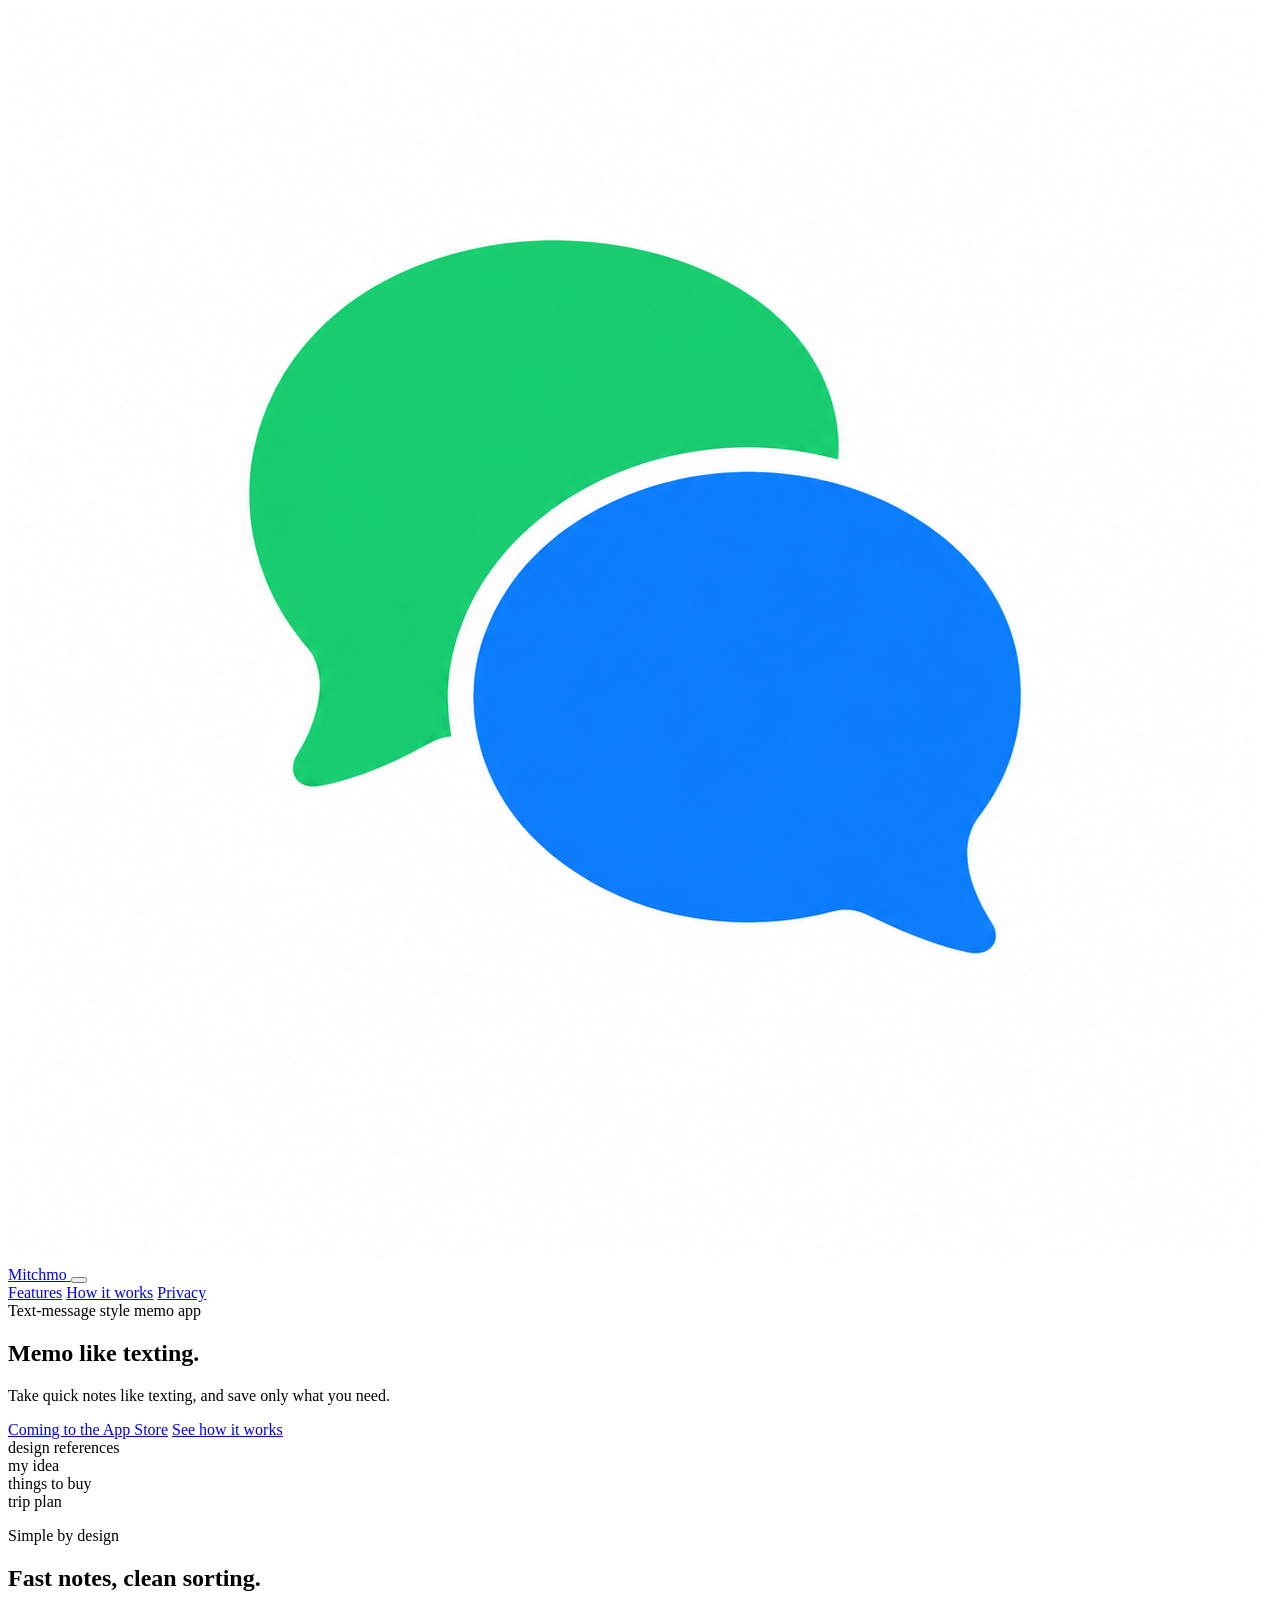
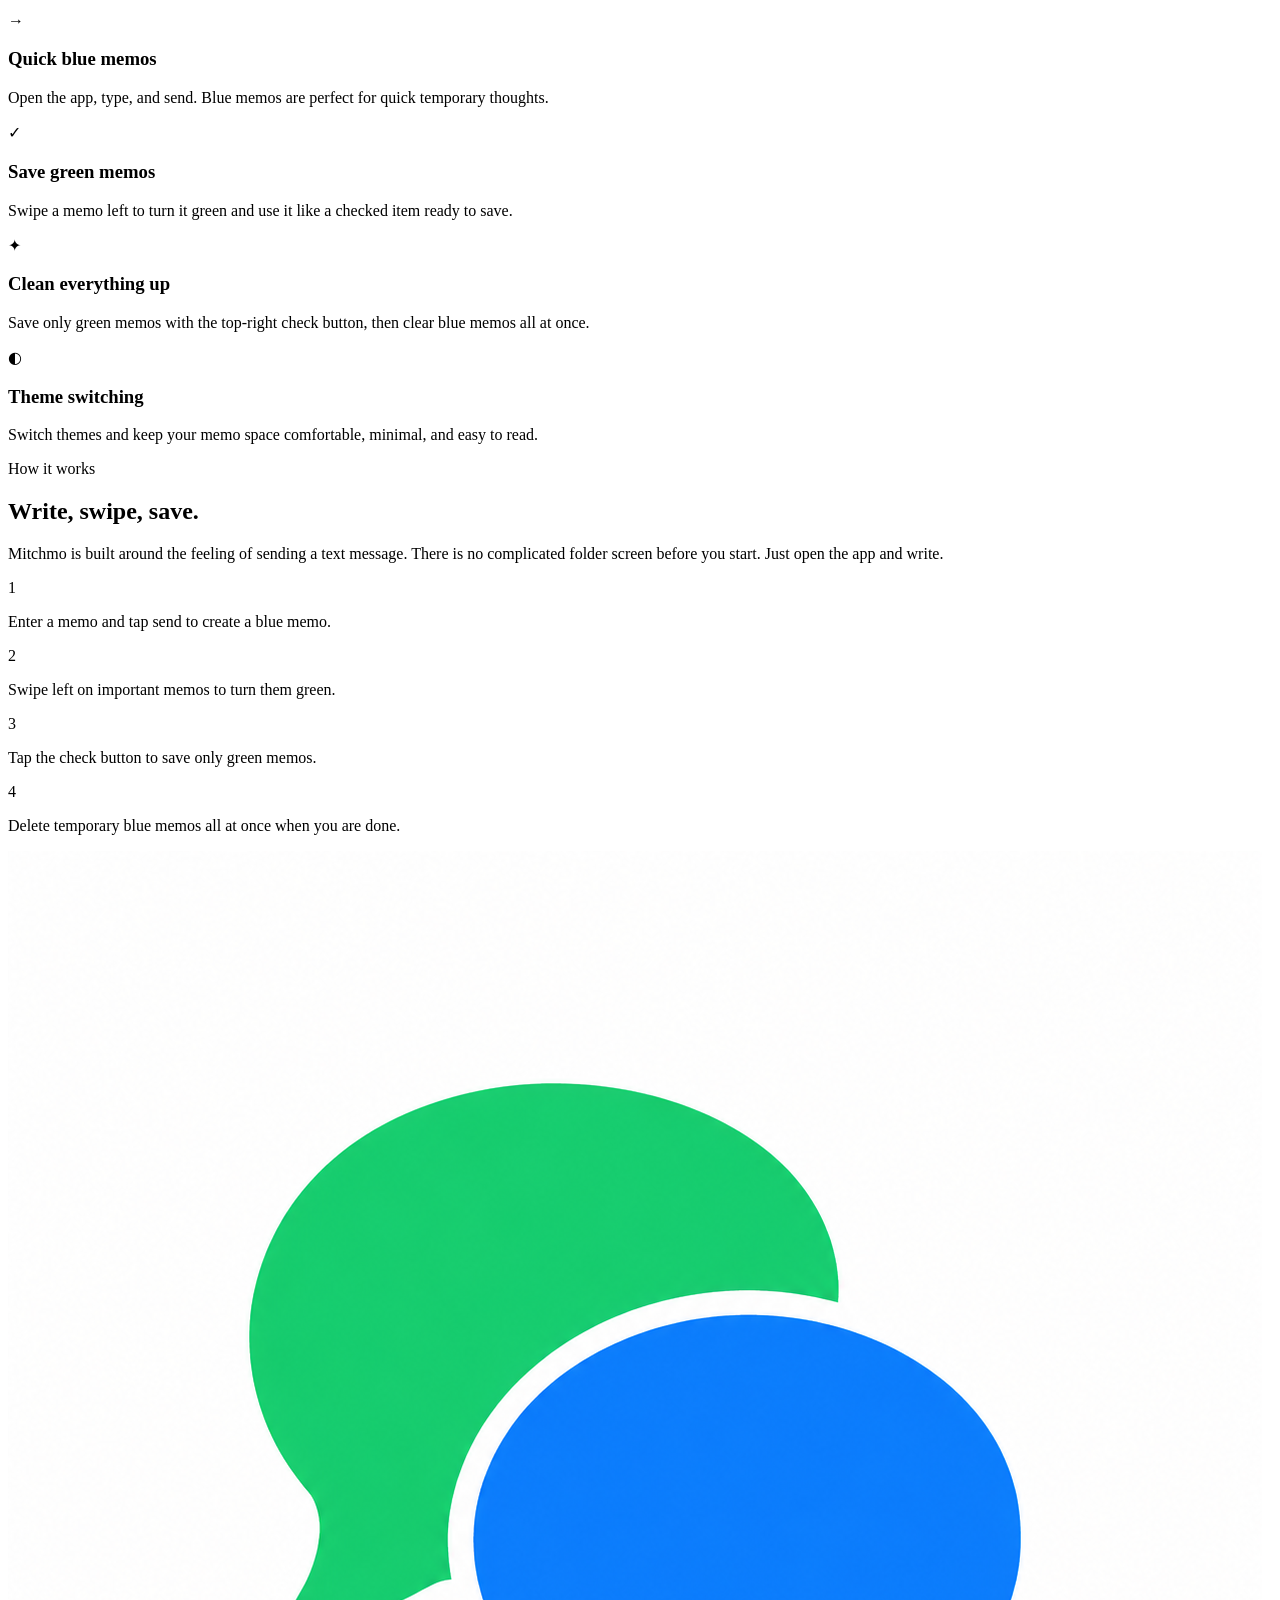
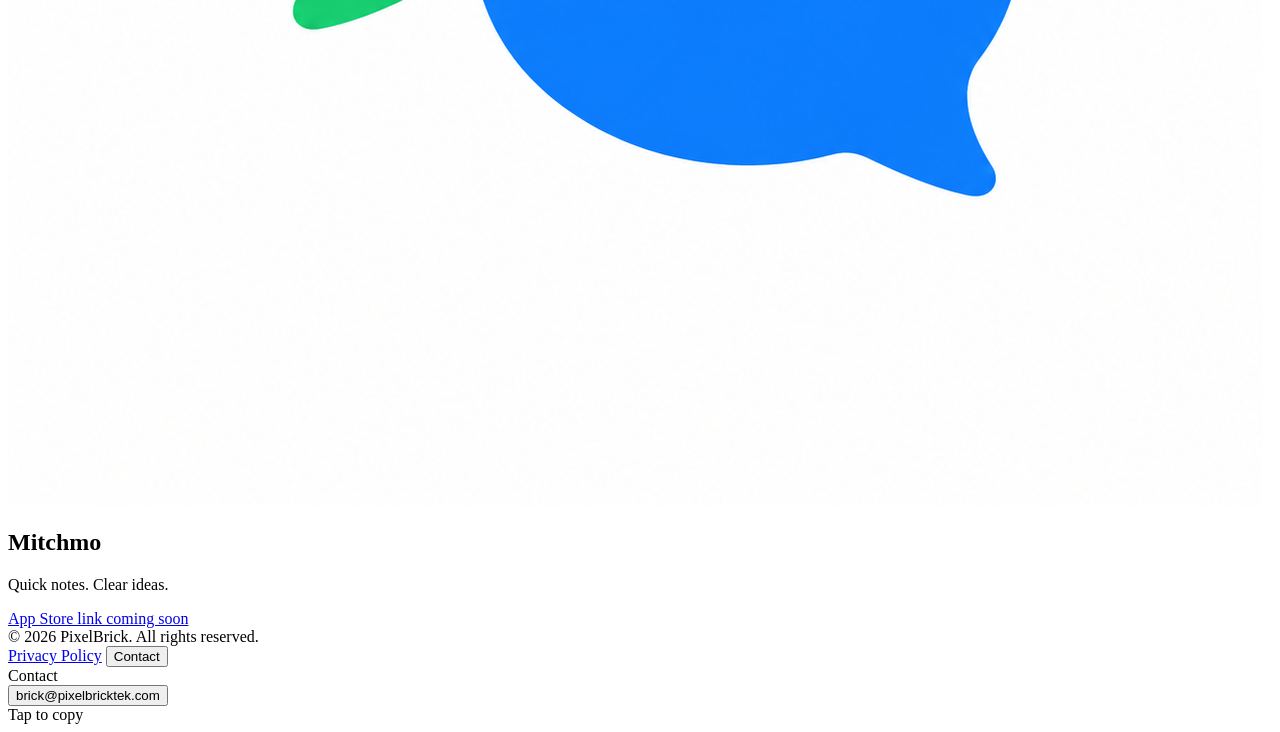
==== index.html @ 75b0a6c8 "Add files via upload" ====
<!doctype html>
<html lang="en">
<head>
  <meta charset="utf-8">
  <meta name="viewport" content="width=device-width, initial-scale=1">
  <title>Mitchmo - Memo like texting</title>
  <meta name="description" content="Mitchmo is a clean memo app that lets you take quick notes like sending text messages and save only what you need.">
  <meta name="theme-color" content="#0A84FF">
  <meta property="og:title" content="Mitchmo - Memo like texting">
  <meta property="og:description" content="Take quick notes like texting, and save only what you need.">
  <meta property="og:type" content="website">
  <link rel="icon" href="icon.png" type="image/png">
  <link rel="stylesheet" href="assets/styles.css">
</head>
<body>
  <header class="site-header">
    <a class="brand" href="index.html" aria-label="Mitchmo home">
      <img class="app-icon" src="icon.png" alt="" aria-hidden="true">
      <span>Mitchmo</span>
    </a>
    <button class="menu-toggle" type="button" data-menu-toggle aria-label="Open menu" aria-expanded="false"><span></span><span></span><span></span></button>
    <nav data-site-nav>
      <a href="#features">Features</a>
      <a href="#how">How it works</a>
      <a href="privacy.html">Privacy</a>
    </nav>
  </header>

  <main>
    <section class="hero">
      <div class="hero-copy">
        <div class="eyebrow">Text-message style memo app</div>
        <h1><span>Memo</span> like texting.</h1>
        <p>Take quick notes like texting, and save only what you need.</p>
        <div class="hero-actions">
          <a class="primary-button" href="#download">Coming to the App Store</a>
          <a class="secondary-button" href="#how">See how it works</a>
        </div>
      </div>

      <div class="hero-visual" aria-label="Mitchmo message style memo preview">
        <div class="bubble bubble-green large">design references</div>
        <div class="bubble bubble-blue mid">my idea</div>
        <div class="bubble bubble-green small">things to buy</div>
        <div class="bubble bubble-blue large">trip plan</div>
      </div>
    </section>

    <section id="features" class="section">
      <div class="section-heading">
        <p>Simple by design</p>
        <h2>Fast notes, clean sorting.</h2>
      </div>
      <div class="feature-grid">
        <article class="card blue-card">
          <div class="card-icon">→</div>
          <h3>Quick blue memos</h3>
          <p>Open the app, type, and send. Blue memos are perfect for quick temporary thoughts.</p>
        </article>
        <article class="card green-card">
          <div class="card-icon">✓</div>
          <h3>Save green memos</h3>
          <p>Swipe a memo left to turn it green and use it like a checked item ready to save.</p>
        </article>
        <article class="card white-card">
          <div class="card-icon">✦</div>
          <h3>Clean everything up</h3>
          <p>Save only green memos with the top-right check button, then clear blue memos all at once.</p>
        </article>
        <article class="card dark-card">
          <div class="card-icon">◐</div>
          <h3>Theme switching</h3>
          <p>Switch themes and keep your memo space comfortable, minimal, and easy to read.</p>
        </article>
      </div>
    </section>

    <section id="how" class="section split-section">
      <div>
        <p class="section-label">How it works</p>
        <h2>Write, swipe, save.</h2>
        <p class="section-text">Mitchmo is built around the feeling of sending a text message. There is no complicated folder screen before you start. Just open the app and write.</p>
      </div>
      <div class="steps">
        <div class="step"><span>1</span><p>Enter a memo and tap send to create a blue memo.</p></div>
        <div class="step"><span>2</span><p>Swipe left on important memos to turn them green.</p></div>
        <div class="step"><span>3</span><p>Tap the check button to save only green memos.</p></div>
        <div class="step"><span>4</span><p>Delete temporary blue memos all at once when you are done.</p></div>
      </div>
    </section>

    <section id="download" class="download">
      <div class="download-card">
        <img class="logo-large app-icon-large" src="icon.png" alt="Mitchmo app icon">
        <h2>Mitchmo</h2>
        <p>Quick notes. Clear ideas.</p>
        <a class="primary-button" href="#">App Store link coming soon</a>
      </div>
    </section>
  </main>

  <footer class="site-footer">
    <span>© 2026 PixelBrick. All rights reserved.</span>
    <div>
      <a href="privacy.html">Privacy Policy</a>
      <button class="contact-link" type="button" data-contact-button>Contact</button>
    </div>
  </footer>

  <div class="contact-popup" data-contact-popup aria-live="polite">
    <div class="contact-popup-title">Contact</div>
    <button class="contact-email" type="button" data-copy-email>brick@pixelbricktek.com</button>
    <div class="contact-hint" data-contact-hint>Tap to copy</div>
  </div>

  <script>
    const menuToggle = document.querySelector('[data-menu-toggle]');
    const siteNav = document.querySelector('[data-site-nav]');
    const contactButton = document.querySelector('[data-contact-button]');
    const contactPopup = document.querySelector('[data-contact-popup]');
    const copyEmailButton = document.querySelector('[data-copy-email]');
    const contactHint = document.querySelector('[data-contact-hint]');
    const contactEmail = 'brick@pixelbricktek.com';

    menuToggle?.addEventListener('click', () => {
      const isOpen = siteNav?.classList.toggle('is-open');
      menuToggle.setAttribute('aria-expanded', isOpen ? 'true' : 'false');
    });

    siteNav?.querySelectorAll('a').forEach((link) => {
      link.addEventListener('click', () => {
        siteNav.classList.remove('is-open');
        menuToggle?.setAttribute('aria-expanded', 'false');
      });
    });

    contactButton?.addEventListener('click', () => {
      contactPopup?.classList.toggle('is-visible');
      contactHint.textContent = 'Tap to copy';
    });

    copyEmailButton?.addEventListener('click', async () => {
      try {
        await navigator.clipboard.writeText(contactEmail);
        contactHint.textContent = 'Copied';
      } catch {
        contactHint.textContent = 'Select and copy';
      }
    });
  </script>
</body>
</html>
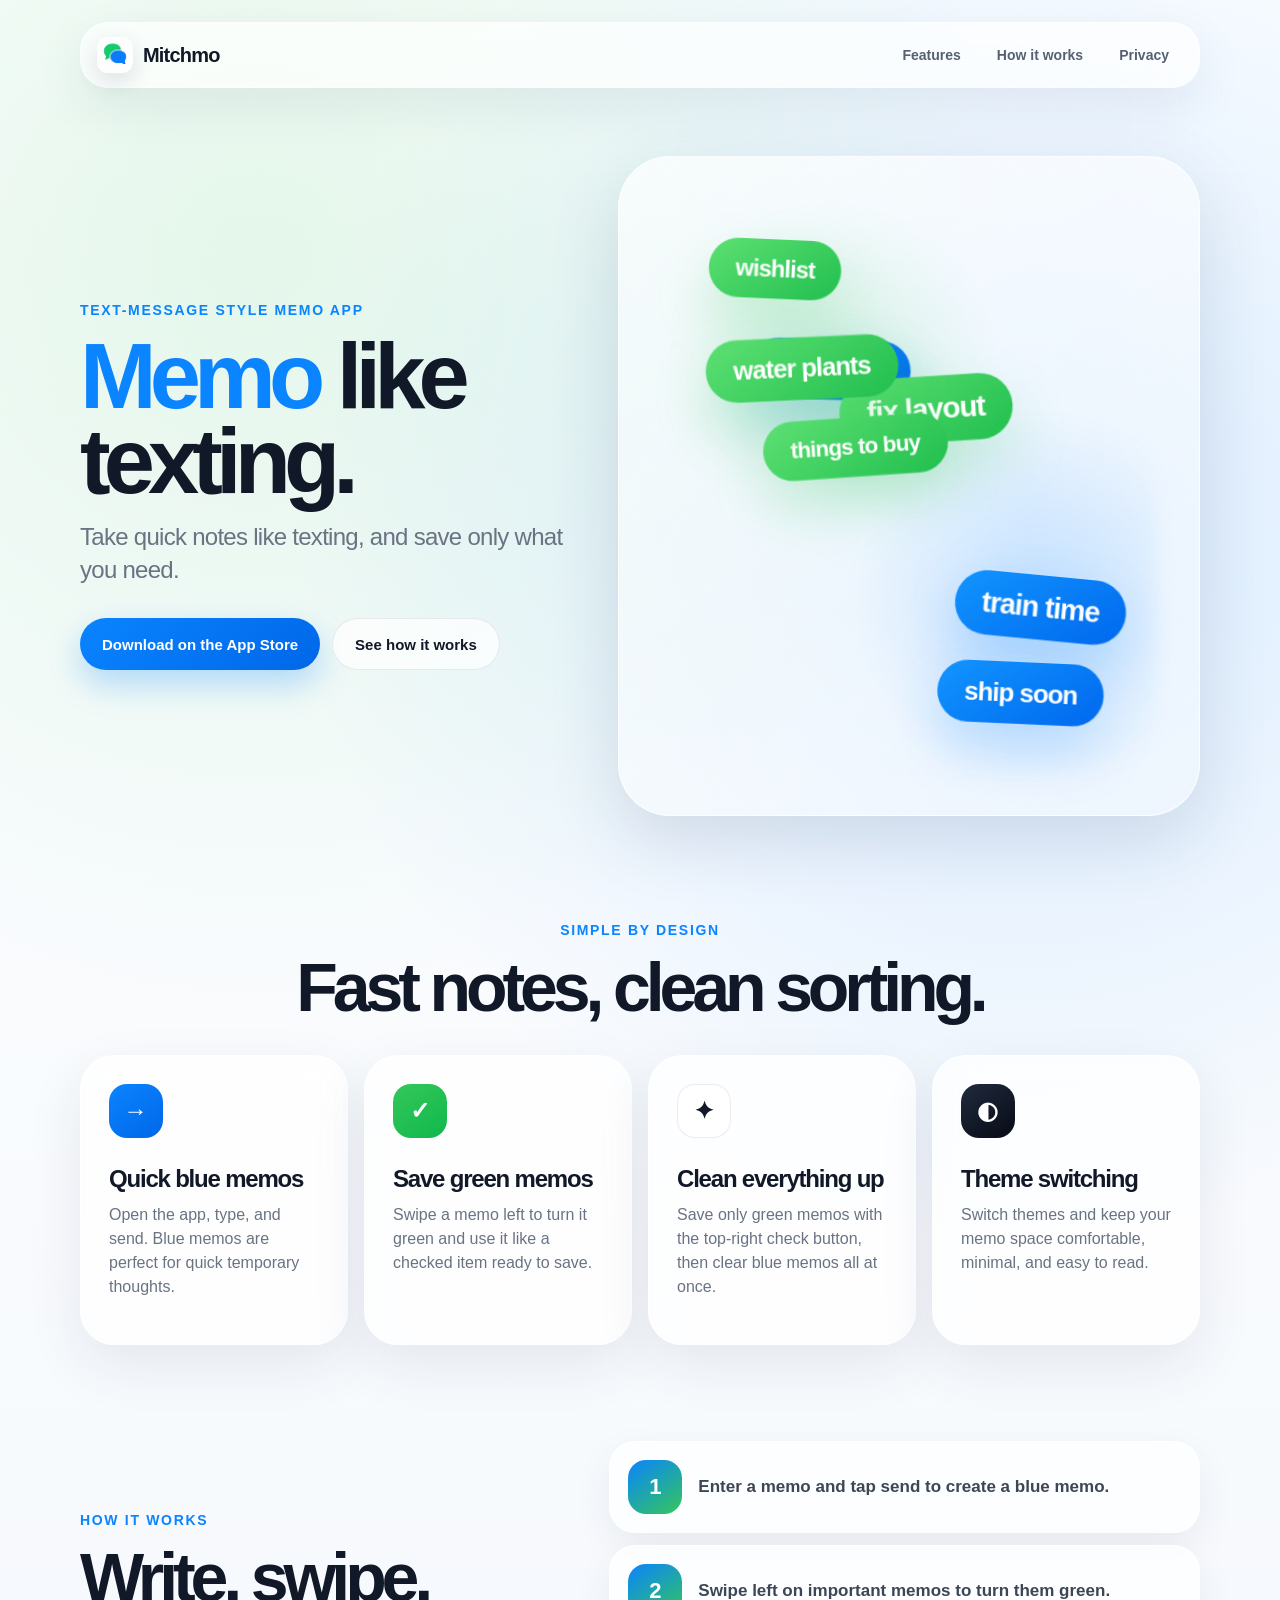
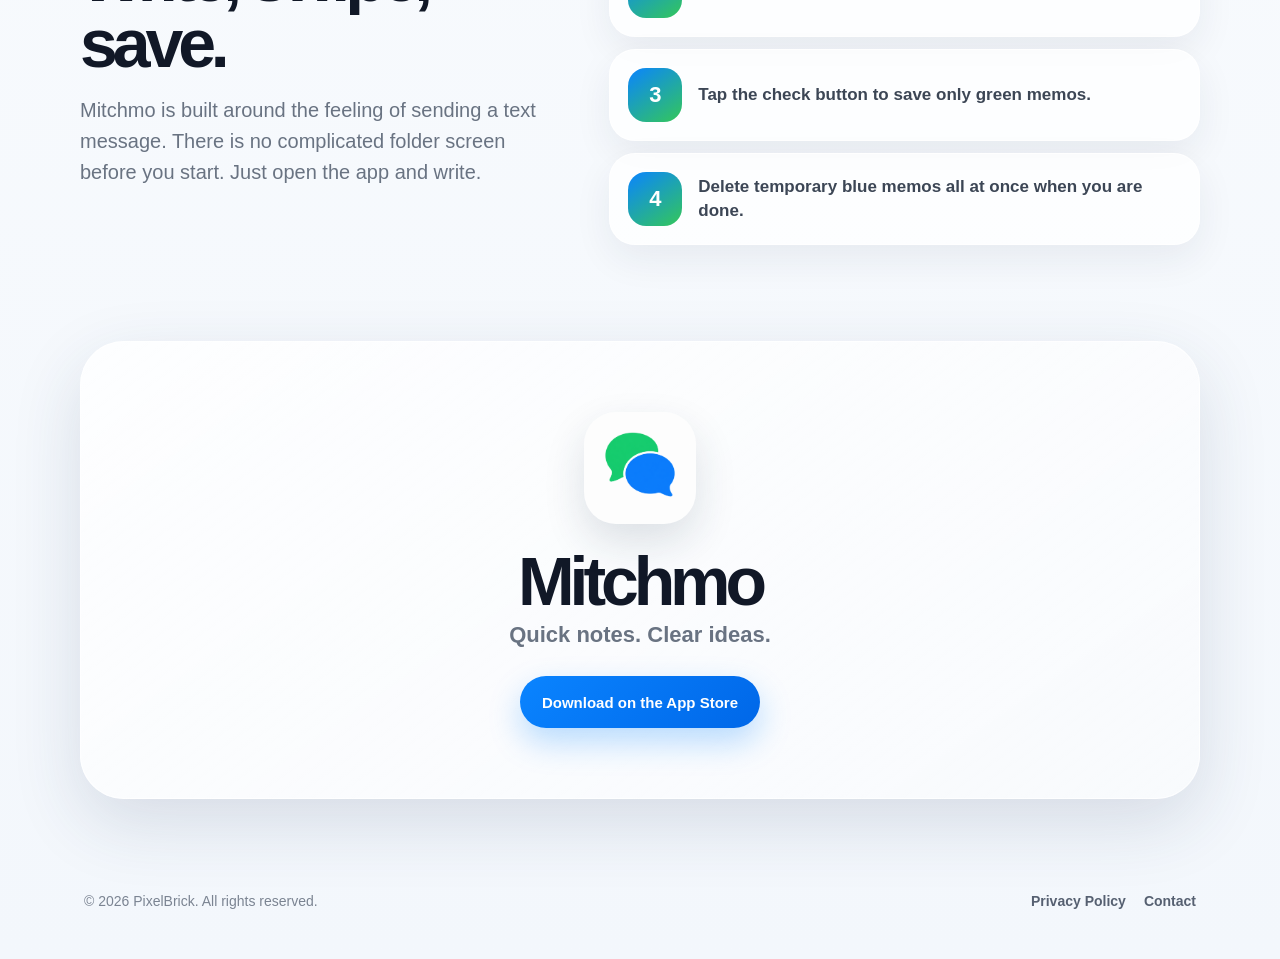
==== commit 5c248333: "Add files via upload" ====
--- a/index.html
+++ b/index.html
@@ -9,8 +9,9 @@
   <meta property="og:title" content="Mitchmo - Memo like texting">
   <meta property="og:description" content="Take quick notes like texting, and save only what you need.">
   <meta property="og:type" content="website">
-  <link rel="icon" href="icon.png" type="image/png">
-  <link rel="stylesheet" href="assets/styles.css">
+  <link rel="icon" href="favicon.svg" type="image/svg+xml">
+  <link rel="apple-touch-icon" href="icon.png">
+  <link rel="stylesheet" href="styles.css">
 </head>
 <body>
   <header class="site-header">
@@ -33,16 +34,19 @@
         <h1><span>Memo</span> like texting.</h1>
         <p>Take quick notes like texting, and save only what you need.</p>
         <div class="hero-actions">
-          <a class="primary-button" href="#download">Coming to the App Store</a>
+          <a class="primary-button" href="https://apps.apple.com/app/id6768875399">Download on the App Store</a>
           <a class="secondary-button" href="#how">See how it works</a>
         </div>
       </div>
 
       <div class="hero-visual" aria-label="Mitchmo message style memo preview">
-        <div class="bubble bubble-green large">design references</div>
-        <div class="bubble bubble-blue mid">my idea</div>
-        <div class="bubble bubble-green small">things to buy</div>
-        <div class="bubble bubble-blue large">trip plan</div>
+        <div class="bubble bubble-green bubble-drift-right hero-bubble-1">design ideas</div>
+        <div class="bubble bubble-blue bubble-drift-left hero-bubble-2">quick thought</div>
+        <div class="bubble bubble-green bubble-drift-right hero-bubble-3">things to buy</div>
+        <div class="bubble bubble-blue bubble-drift-left hero-bubble-4">trip plan</div>
+        <div class="bubble bubble-green bubble-drift-right hero-bubble-5">remember this</div>
+        <div class="bubble bubble-blue bubble-drift-left hero-bubble-6">later tonight</div>
+        <div class="bubble bubble-blue bubble-drift-left hero-bubble-7">save this</div>
       </div>
     </section>
 
@@ -94,7 +98,7 @@
         <img class="logo-large app-icon-large" src="icon.png" alt="Mitchmo app icon">
         <h2>Mitchmo</h2>
         <p>Quick notes. Clear ideas.</p>
-        <a class="primary-button" href="#">App Store link coming soon</a>
+        <a class="primary-button" href="https://apps.apple.com/app/id6768875399">Download on the App Store</a>
       </div>
     </section>
   </main>
@@ -121,6 +125,64 @@
     const copyEmailButton = document.querySelector('[data-copy-email]');
     const contactHint = document.querySelector('[data-contact-hint]');
     const contactEmail = 'brick@pixelbricktek.com';
+    const floatingBubbles = document.querySelectorAll('.hero-visual .bubble');
+    const bubbleTexts = ["design ideas", "quick thought", "things to buy", "trip plan", "remember this", "later tonight", "save this", "new app idea", "fix the icon", "call tomorrow", "coffee beans", "book title", "blog draft", "release note", "movie list", "gift ideas", "check price", "weekend plan", "tiny reminder", "write this", "random spark", "nice phrase", "buy bananas", "upload screenshots", "test build", "sleep earlier", "walk outside", "send email", "backup photos", "clean desk", "order cable", "try recipe", "packing list", "meeting note", "bug found", "review later", "launch copy", "name idea", "today memo", "small win", "idea stack", "next update", "read manual", "make logo", "check weather", "take vitamins", "water plants", "edit text", "save link", "new habit", "draft title", "pay bill", "post later", "app keyword", "fix button", "nice color", "daily note", "buy milk", "send invoice", "learn phrase", "tiny task", "morning plan", "evening note", "week goal", "wishlist", "shopping list", "travel memo", "photo idea", "sound idea", "quote saved", "watch later", "idea seed", "quick list", "try this", "important", "someday", "maybe later", "today only", "clear inbox", "review app", "write blog", "push update", "fix layout", "test again", "make better", "small detail", "note to self", "focus time", "check server", "backup now", "new feature", "remove clutter", "keep simple", "save green", "blue memo", "green memo", "archive this", "mood note", "song idea", "video idea", "road trip", "hotel note", "flight time", "train time", "receipt memo", "tax note", "domain idea", "site copy", "hero text", "button label", "privacy check", "app link", "store text", "caption idea", "short line", "long memo", "quick draft", "random list", "buy coffee", "fix typo", "UI polish", "UX idea", "soft motion", "cute detail", "smooth delete", "copy button", "edit button", "toast text", "menu label", "localize", "English copy", "German copy", "Spanish copy", "Japanese copy", "Chinese copy", "Korean copy", "blog topic", "search word", "keyword list", "ad phrase", "launch plan", "promo code", "price test", "review reply", "support mail", "contact note", "test device", "iPad check", "dark mode", "light mode", "icon test", "screenshot", "mockup", "font check", "spacing fix", "corner radius", "shadow soft", "gradient", "bubble motion", "haptic idea", "delete later", "save later", "read later", "think later", "maybe buy", "maybe build", "maybe write", "try again", "ship today", "ship soon", "keep going", "small app", "big idea", "first draft", "second draft", "final check", "copy paste", "notes only", "memo flow", "chat style", "simple note", "fast note", "clean note", "tiny memo", "sort later", "important list", "done list", "finish this", "open app", "write fast", "send memo", "mark green", "clear blue", "save ideas", "daily log", "food list", "fruit list", "oil list", "snack idea", "coffee shop", "walk route", "bus time", "map note", "address memo", "photo spot", "travel photo", "radio freq", "garden note", "tree care", "cat food", "home task", "laundry", "trash day", "battery check", "wifi note", "VPN note", "FTP note", "NAS note", "server memo", "cache note", "thumbnail", "gallery", "privacy", "policy", "support", "version note", "build number", "release day", "store review", "promo page", "site update", "favicon", "style file", "index page", "hero bubble", "top right", "random text", "random size", "free motion", "clean round", "no tail", "smooth swap", "blue to green", "green to blue", "balanced", "natural", "cute bubble", "memo mood", "app store", "download link", "one thing", "two things", "three ideas", "quick save", "thought cloud", "mental note", "rough idea", "nice wording", "clear wording", "make concise", "less text", "more feeling", "warm tone", "soft tone", "playful tone", "premium look", "fresh feel", "simple life", "work note", "personal note", "shopping memo", "coding memo", "design memo", "marketing memo", "app memo", "travel plan", "daily plan", "tonight task", "tomorrow task", "next week", "later list", "finish blog", "check copy", "fix page", "zip files", "send build", "open Xcode", "run test", "upload app", "check crash", "read review", "answer mail", "write title", "make icon", "save draft", "buy juice", "buy pie", "olive oil", "apple juice", "banana pie"];
+
+    const randomText = () => bubbleTexts[Math.floor(Math.random() * bubbleTexts.length)];
+    const randomRange = (min, max) => min + Math.random() * (max - min);
+
+    const setBubbleStartPosition = (bubble) => {
+      const visual = bubble.closest('.hero-visual');
+      const visualWidth = visual?.clientWidth || 560;
+      const visualHeight = visual?.clientHeight || 660;
+      const maxLeft = Math.max(40, visualWidth - 270);
+      const maxTop = Math.max(40, visualHeight - 110);
+
+      bubble.style.left = `${Math.round(randomRange(24, maxLeft))}px`;
+      bubble.style.top = `${Math.round(randomRange(34, maxTop))}px`;
+      bubble.style.right = 'auto';
+      bubble.style.bottom = 'auto';
+    };
+
+    const moveBubbleNaturally = (bubble) => {
+      const goesRight = bubble.classList.contains('bubble-drift-right');
+      const phase = bubble.dataset.phase === '1' ? 0 : 1;
+      bubble.dataset.phase = String(phase);
+
+      const x = phase
+        ? Math.round(randomRange(32, 128)) * (goesRight ? 1 : -1)
+        : Math.round(randomRange(-28, 28));
+      const y = Math.round(randomRange(-64, 64));
+      const rotate = randomRange(-5.5, 5.5).toFixed(2);
+      const scale = randomRange(0.98, 1.055).toFixed(3);
+      const duration = randomRange(5.8, 10.8).toFixed(2);
+
+      bubble.style.transitionDuration = `${duration}s, ${duration}s, ${duration}s, 0.42s, 0.42s`;
+      bubble.style.transform = `translate3d(${x}px, ${y}px, 0) rotate(${rotate}deg) scale(${scale})`;
+      bubble.classList.toggle('is-blue', goesRight ? !!phase : !phase);
+      bubble.classList.toggle('is-green', goesRight ? !phase : !!phase);
+    };
+
+    const updateBubbleText = (bubble) => {
+      bubble.classList.add('is-changing');
+
+      window.setTimeout(() => {
+        const text = randomText();
+        const fontSize = Math.round(randomRange(17, 30));
+        bubble.textContent = text;
+        bubble.style.fontSize = `${fontSize}px`;
+        bubble.classList.remove('is-changing');
+      }, 260);
+    };
+
+    floatingBubbles.forEach((bubble, index) => {
+      setBubbleStartPosition(bubble);
+      updateBubbleText(bubble);
+
+      window.setTimeout(() => moveBubbleNaturally(bubble), 120 + index * 160);
+      window.setInterval(() => moveBubbleNaturally(bubble), randomRange(6200, 10800));
+      window.setInterval(() => updateBubbleText(bubble), randomRange(3600, 7200));
+    });
 
     menuToggle?.addEventListener('click', () => {
       const isOpen = siteNav?.classList.toggle('is-open');
--- a/styles.css
+++ b/styles.css
@@ -0,0 +1,923 @@
+:root {
+  --blue: #0A84FF;
+  --blue-deep: #0067E8;
+  --green: #34C759;
+  --green-deep: #10B84D;
+  --ink: #111827;
+  --muted: #7B8492;
+  --line: rgba(17, 24, 39, 0.08);
+  --bg: #F5F8FC;
+  --card: rgba(255, 255, 255, 0.78);
+  --shadow: 0 24px 70px rgba(34, 56, 93, 0.14);
+}
+
+* {
+  box-sizing: border-box;
+}
+
+html {
+  scroll-behavior: smooth;
+}
+
+body {
+  margin: 0;
+  font-family: -apple-system, BlinkMacSystemFont, "SF Pro Display", "Segoe UI", sans-serif;
+  color: var(--ink);
+  background:
+    radial-gradient(circle at 20% 10%, rgba(52, 199, 89, 0.12), transparent 30%),
+    radial-gradient(circle at 80% 20%, rgba(10, 132, 255, 0.14), transparent 32%),
+    linear-gradient(180deg, #FDFEFF 0%, #F3F7FC 100%);
+  min-height: 100vh;
+}
+
+body::before {
+  content: "";
+  position: fixed;
+  inset: 0;
+  pointer-events: none;
+  background-image: linear-gradient(rgba(255,255,255,0.42) 1px, transparent 1px), linear-gradient(90deg, rgba(255,255,255,0.42) 1px, transparent 1px);
+  background-size: 42px 42px;
+  mask-image: linear-gradient(to bottom, rgba(0,0,0,0.35), transparent 70%);
+}
+
+.site-header {
+  width: min(1120px, calc(100% - 40px));
+  margin: 22px auto 0;
+  padding: 14px 16px;
+  display: flex;
+  align-items: center;
+  justify-content: space-between;
+  gap: 20px;
+  position: sticky;
+  top: 16px;
+  z-index: 10;
+  border: 1px solid rgba(255, 255, 255, 0.62);
+  border-radius: 28px;
+  background: rgba(255, 255, 255, 0.68);
+  backdrop-filter: blur(22px);
+  box-shadow: 0 18px 50px rgba(31, 48, 76, 0.08);
+}
+
+.brand {
+  display: inline-flex;
+  align-items: center;
+  gap: 10px;
+  color: var(--ink);
+  font-size: 20px;
+  font-weight: 800;
+  text-decoration: none;
+  letter-spacing: -0.04em;
+}
+
+.brand-icon {
+  width: 36px;
+  height: 36px;
+  position: relative;
+  display: inline-block;
+  border-radius: 11px;
+  background: #fff;
+  box-shadow: inset 0 0 0 1px rgba(255,255,255,0.6), 0 8px 22px rgba(36, 53, 83, 0.14);
+}
+
+.brand-icon span,
+.brand-icon i,
+.logo-large span,
+.logo-large i {
+  position: absolute;
+  display: block;
+  border-radius: 50%;
+}
+
+.brand-icon span {
+  left: 8px;
+  top: 9px;
+  width: 18px;
+  height: 18px;
+  background: linear-gradient(145deg, #17DB70, #0DBB4D);
+}
+
+.brand-icon span::after,
+.logo-large span::after {
+  content: "";
+  position: absolute;
+  left: 1px;
+  bottom: -4px;
+  width: 10px;
+  height: 8px;
+  background: inherit;
+  border-radius: 0 0 0 8px;
+  transform: rotate(-22deg);
+}
+
+.brand-icon i {
+  right: 7px;
+  bottom: 8px;
+  width: 18px;
+  height: 15px;
+  background: linear-gradient(145deg, #0A8CFF, #0068EF);
+}
+
+.brand-icon i::after,
+.logo-large i::after {
+  content: "";
+  position: absolute;
+  right: -2px;
+  bottom: -4px;
+  width: 8px;
+  height: 7px;
+  background: inherit;
+  border-radius: 0 0 8px 0;
+  transform: rotate(28deg);
+}
+
+nav {
+  display: flex;
+  align-items: center;
+  gap: 8px;
+}
+
+nav a {
+  color: #566071;
+  text-decoration: none;
+  padding: 10px 14px;
+  border-radius: 18px;
+  font-size: 14px;
+  font-weight: 700;
+}
+
+nav a:hover {
+  color: var(--ink);
+  background: rgba(17, 24, 39, 0.05);
+}
+
+.menu-toggle {
+  display: none;
+  width: 44px;
+  height: 44px;
+  align-items: center;
+  justify-content: center;
+  flex-direction: column;
+  gap: 5px;
+  border: 0;
+  border-radius: 16px;
+  background: rgba(17, 24, 39, 0.06);
+  cursor: pointer;
+}
+
+.menu-toggle span {
+  width: 18px;
+  height: 2px;
+  border-radius: 999px;
+  background: var(--ink);
+}
+
+main {
+  position: relative;
+  z-index: 1;
+}
+
+.hero {
+  width: min(1120px, calc(100% - 40px));
+  margin: 58px auto 0;
+  min-height: 680px;
+  display: grid;
+  grid-template-columns: 0.92fr 1.08fr;
+  align-items: center;
+  gap: 42px;
+}
+
+.eyebrow,
+.section-label,
+.section-heading p {
+  color: var(--blue);
+  font-size: 14px;
+  font-weight: 900;
+  letter-spacing: 0.12em;
+  text-transform: uppercase;
+}
+
+.hero h1,
+.section h2,
+.download h2,
+.policy-hero h1 {
+  margin: 16px 0 18px;
+  color: var(--ink);
+  font-size: clamp(54px, 8vw, 92px);
+  line-height: 0.92;
+  letter-spacing: -0.075em;
+}
+
+.hero h1 span,
+.section h2 span {
+  color: var(--blue);
+}
+
+.hero p {
+  max-width: 520px;
+  margin: 0;
+  color: #697382;
+  font-size: 24px;
+  line-height: 1.35;
+  letter-spacing: -0.03em;
+}
+
+.hero-actions {
+  display: flex;
+  flex-wrap: wrap;
+  gap: 12px;
+  margin-top: 32px;
+}
+
+.primary-button,
+.secondary-button {
+  display: inline-flex;
+  align-items: center;
+  justify-content: center;
+  min-height: 52px;
+  padding: 0 22px;
+  border-radius: 999px;
+  font-size: 15px;
+  font-weight: 900;
+  text-decoration: none;
+}
+
+.primary-button {
+  color: #fff;
+  background: linear-gradient(135deg, var(--blue), var(--blue-deep));
+  box-shadow: 0 14px 32px rgba(10, 132, 255, 0.28);
+}
+
+.secondary-button {
+  color: var(--ink);
+  background: rgba(255, 255, 255, 0.72);
+  border: 1px solid rgba(17, 24, 39, 0.08);
+}
+
+.hero-visual {
+  position: relative;
+  height: 660px;
+  border-radius: 52px;
+  overflow: hidden;
+  background: linear-gradient(145deg, rgba(255,255,255,0.66), rgba(255,255,255,0.32));
+  border: 1px solid rgba(255,255,255,0.72);
+  box-shadow: var(--shadow);
+}
+
+.hero-visual::before {
+  content: "";
+  position: absolute;
+  inset: 42px;
+  border-radius: 42px;
+  background:
+    radial-gradient(circle at 34% 30%, rgba(52, 199, 89, 0.16), transparent 32%),
+    radial-gradient(circle at 76% 70%, rgba(10, 132, 255, 0.18), transparent 34%);
+  filter: blur(8px);
+}
+
+.bubble {
+  position: absolute;
+  color: #fff;
+  min-width: 190px;
+  padding: 24px 32px;
+  border-radius: 999px;
+  font-size: clamp(22px, 2.8vw, 32px);
+  font-weight: 850;
+  letter-spacing: -0.04em;
+  box-shadow: 0 24px 48px rgba(42, 63, 97, 0.15);
+}
+
+.bubble::after {
+  content: "";
+  position: absolute;
+  bottom: -3px;
+  width: 30px;
+  height: 28px;
+  background: inherit;
+}
+
+.bubble-blue {
+  background: linear-gradient(145deg, #1295FF, #0068EE);
+  right: 42px;
+}
+
+.bubble-blue::after {
+  right: 16px;
+  border-radius: 0 0 22px 0;
+  transform: rotate(30deg);
+}
+
+.bubble-green {
+  background: linear-gradient(145deg, #5EE173, #21BF4F);
+  left: 44px;
+}
+
+.bubble-green::after {
+  left: 15px;
+  border-radius: 0 0 0 22px;
+  transform: rotate(-30deg);
+}
+
+.bubble.large {
+  transform: scale(1.08);
+}
+
+.bubble.mid {
+  top: 132px;
+}
+
+.bubble.small {
+  top: 310px;
+  min-width: 160px;
+}
+
+.hero-visual .bubble-green.large {
+  top: 56px;
+}
+
+.hero-visual .bubble-blue.large {
+  bottom: 94px;
+}
+
+.section {
+  width: min(1120px, calc(100% - 40px));
+  margin: 96px auto 0;
+}
+
+.section-heading {
+  text-align: center;
+  max-width: 720px;
+  margin: 0 auto 34px;
+}
+
+.section h2,
+.download h2,
+.policy-hero h1 {
+  font-size: clamp(40px, 5.8vw, 68px);
+  line-height: 0.98;
+}
+
+.feature-grid {
+  display: grid;
+  grid-template-columns: repeat(4, 1fr);
+  gap: 16px;
+}
+
+.card {
+  min-height: 290px;
+  padding: 28px;
+  border-radius: 34px;
+  background: var(--card);
+  border: 1px solid rgba(255, 255, 255, 0.68);
+  box-shadow: 0 20px 56px rgba(31, 48, 76, 0.09);
+  backdrop-filter: blur(18px);
+}
+
+.card-icon {
+  width: 54px;
+  height: 54px;
+  display: grid;
+  place-items: center;
+  border-radius: 18px;
+  color: #fff;
+  font-size: 24px;
+  font-weight: 900;
+  margin-bottom: 28px;
+}
+
+.blue-card .card-icon { background: linear-gradient(145deg, var(--blue), var(--blue-deep)); }
+.green-card .card-icon { background: linear-gradient(145deg, var(--green), var(--green-deep)); }
+.white-card .card-icon { color: var(--ink); background: #fff; box-shadow: inset 0 0 0 1px var(--line); }
+.dark-card .card-icon { background: linear-gradient(145deg, #202A3E, #070B14); }
+
+.card h3 {
+  margin: 0 0 12px;
+  font-size: 24px;
+  line-height: 1.05;
+  letter-spacing: -0.05em;
+}
+
+.card p {
+  margin: 0;
+  color: #697382;
+  font-size: 16px;
+  line-height: 1.5;
+}
+
+.split-section {
+  display: grid;
+  grid-template-columns: 0.9fr 1.1fr;
+  gap: 46px;
+  align-items: center;
+}
+
+.section-text {
+  color: #697382;
+  font-size: 20px;
+  line-height: 1.55;
+  margin: 0;
+}
+
+.steps {
+  display: grid;
+  gap: 12px;
+}
+
+.step {
+  display: grid;
+  grid-template-columns: 54px 1fr;
+  align-items: center;
+  gap: 16px;
+  padding: 18px;
+  border-radius: 26px;
+  background: rgba(255, 255, 255, 0.72);
+  border: 1px solid rgba(255,255,255,0.72);
+  box-shadow: 0 14px 38px rgba(31, 48, 76, 0.07);
+}
+
+.step span {
+  width: 54px;
+  height: 54px;
+  display: grid;
+  place-items: center;
+  border-radius: 18px;
+  color: #fff;
+  font-size: 22px;
+  font-weight: 900;
+  background: linear-gradient(145deg, var(--blue), var(--green));
+}
+
+.step p {
+  margin: 0;
+  color: #3C4655;
+  font-size: 17px;
+  font-weight: 700;
+  line-height: 1.4;
+}
+
+.download {
+  width: min(1120px, calc(100% - 40px));
+  margin: 96px auto 0;
+}
+
+.download-card {
+  text-align: center;
+  padding: 70px 28px;
+  border-radius: 44px;
+  background: linear-gradient(145deg, rgba(255,255,255,0.78), rgba(255,255,255,0.44));
+  border: 1px solid rgba(255,255,255,0.72);
+  box-shadow: var(--shadow);
+}
+
+.logo-large {
+  position: relative;
+  width: 112px;
+  height: 112px;
+  border-radius: 32px;
+  margin: 0 auto 24px;
+  background: #fff;
+  box-shadow: 0 18px 42px rgba(31, 48, 76, 0.14);
+}
+
+.logo-large span {
+  left: 28px;
+  top: 28px;
+  width: 50px;
+  height: 50px;
+  background: linear-gradient(145deg, #17DB70, #0DBB4D);
+}
+
+.logo-large i {
+  right: 23px;
+  bottom: 26px;
+  width: 52px;
+  height: 42px;
+  background: linear-gradient(145deg, #0A8CFF, #0068EF);
+}
+
+.download-card h2 {
+  margin-bottom: 8px;
+}
+
+.download-card p {
+  margin: 0 0 28px;
+  color: #697382;
+  font-size: 22px;
+  font-weight: 700;
+}
+
+.site-footer {
+  width: min(1120px, calc(100% - 40px));
+  margin: 72px auto 28px;
+  padding: 22px 4px;
+  display: flex;
+  justify-content: space-between;
+  gap: 18px;
+  color: #7B8492;
+  font-size: 14px;
+}
+
+.site-footer div {
+  display: flex;
+  gap: 18px;
+}
+
+.site-footer a {
+  color: #566071;
+  text-decoration: none;
+  font-weight: 700;
+}
+
+.policy-page {
+  width: min(920px, calc(100% - 40px));
+  margin: 64px auto 0;
+}
+
+.policy-hero {
+  text-align: center;
+  margin-bottom: 28px;
+}
+
+.policy-hero p {
+  color: #697382;
+  font-size: 18px;
+  font-weight: 700;
+}
+
+.policy-card {
+  padding: clamp(28px, 5vw, 58px);
+  border-radius: 38px;
+  background: rgba(255,255,255,0.76);
+  border: 1px solid rgba(255,255,255,0.72);
+  box-shadow: var(--shadow);
+  backdrop-filter: blur(20px);
+}
+
+.policy-card h2 {
+  margin: 36px 0 12px;
+  font-size: 25px;
+  letter-spacing: -0.04em;
+}
+
+.policy-card h2:first-child {
+  margin-top: 0;
+}
+
+.policy-card p {
+  margin: 0 0 12px;
+  color: #4C5665;
+  font-size: 17px;
+  line-height: 1.7;
+}
+
+.policy-card a {
+  color: var(--blue);
+  font-weight: 800;
+}
+
+@media (max-width: 900px) {
+  .hero,
+  .split-section {
+    grid-template-columns: 1fr;
+  }
+
+  .hero {
+    min-height: auto;
+  }
+
+  .hero-visual {
+    height: 560px;
+  }
+
+  .feature-grid {
+    grid-template-columns: repeat(2, 1fr);
+  }
+}
+
+@media (max-width: 640px) {
+  .site-header {
+    width: calc(100% - 24px);
+    top: 10px;
+    border-radius: 24px;
+  }
+
+  .menu-toggle {
+    display: flex;
+  }
+
+  nav {
+    position: absolute;
+    top: calc(100% + 10px);
+    right: 0;
+    min-width: 190px;
+    padding: 10px;
+    display: grid;
+    gap: 6px;
+    border-radius: 22px;
+    background: rgba(255, 255, 255, 0.9);
+    border: 1px solid rgba(255,255,255,0.78);
+    box-shadow: 0 20px 52px rgba(31, 48, 76, 0.16);
+    backdrop-filter: blur(22px);
+    opacity: 0;
+    pointer-events: none;
+    transform: translateY(-6px) scale(0.98);
+    transition: opacity 0.18s ease, transform 0.18s ease;
+  }
+
+  nav.is-open {
+    opacity: 1;
+    pointer-events: auto;
+    transform: translateY(0) scale(1);
+  }
+
+  nav a {
+    display: block;
+    padding: 13px 14px;
+  }
+
+  .hero,
+  .section,
+  .download,
+  .site-footer,
+  .policy-page {
+    width: calc(100% - 28px);
+  }
+
+  .hero {
+    margin-top: 40px;
+    gap: 28px;
+  }
+
+  .hero h1 {
+    font-size: 58px;
+  }
+
+  .hero p {
+    font-size: 20px;
+  }
+
+  .hero-visual {
+    height: 500px;
+    border-radius: 38px;
+  }
+
+  .bubble {
+    min-width: 142px;
+    padding: 20px 24px;
+    font-size: 22px;
+  }
+
+  .bubble-blue {
+    right: 22px;
+  }
+
+  .bubble-green {
+    left: 22px;
+  }
+
+  .feature-grid {
+    grid-template-columns: 1fr;
+  }
+
+  .site-footer {
+    flex-direction: column;
+  }
+}
+
+.app-icon {
+  width: 36px;
+  height: 36px;
+  display: inline-block;
+  border-radius: 11px;
+  object-fit: cover;
+  box-shadow: 0 8px 22px rgba(36, 53, 83, 0.14);
+}
+
+.app-icon-large {
+  display: block;
+  object-fit: cover;
+}
+
+.bubble::after {
+  display: none;
+}
+
+.contact-link {
+  appearance: none;
+  border: 0;
+  background: transparent;
+  padding: 0;
+  color: #566071;
+  font: inherit;
+  font-weight: 700;
+  cursor: pointer;
+}
+
+.contact-link:hover {
+  color: var(--ink);
+}
+
+.contact-popup {
+  position: fixed;
+  right: 24px;
+  bottom: 24px;
+  z-index: 30;
+  min-width: 260px;
+  padding: 18px;
+  border-radius: 24px;
+  background: rgba(255,255,255,0.86);
+  border: 1px solid rgba(255,255,255,0.78);
+  box-shadow: 0 24px 64px rgba(31, 48, 76, 0.18);
+  backdrop-filter: blur(22px);
+  opacity: 0;
+  pointer-events: none;
+  transform: translateY(12px) scale(0.98);
+  transition: opacity 0.18s ease, transform 0.18s ease;
+}
+
+.contact-popup.is-visible {
+  opacity: 1;
+  pointer-events: auto;
+  transform: translateY(0) scale(1);
+}
+
+.contact-popup-title {
+  margin-bottom: 8px;
+  color: var(--ink);
+  font-size: 14px;
+  font-weight: 900;
+}
+
+.contact-email {
+  width: 100%;
+  border: 0;
+  padding: 12px 14px;
+  border-radius: 16px;
+  color: #fff;
+  background: linear-gradient(135deg, var(--blue), var(--blue-deep));
+  font-size: 15px;
+  font-weight: 850;
+  cursor: pointer;
+}
+
+.contact-hint {
+  margin-top: 8px;
+  color: #697382;
+  font-size: 13px;
+  font-weight: 700;
+  text-align: center;
+}
+
+@media (max-width: 640px) {
+  .contact-popup {
+    right: 14px;
+    bottom: 14px;
+    width: calc(100% - 28px);
+  }
+}
+
+
+.hero-visual {
+  overflow: hidden;
+}
+
+.hero-visual .bubble {
+  display: inline-flex;
+  align-items: center;
+  justify-content: center;
+  min-width: 0;
+  white-space: nowrap;
+  max-width: calc(100% - 44px);
+  padding: 18px 27px;
+  border-radius: 999px;
+  line-height: 1;
+  overflow: hidden;
+  text-overflow: ellipsis;
+  will-change: transform, background, box-shadow, filter, opacity;
+  transform: translate3d(0, 0, 0) rotate(0deg) scale(1);
+  transition-property: transform, background, box-shadow, opacity, filter;
+  transition-duration: 7.6s, 7.6s, 7.6s, 0.42s, 0.42s;
+  transition-timing-function: cubic-bezier(.45, 0, .22, 1);
+}
+
+.hero-visual .bubble::before {
+  display: none;
+}
+
+.hero-visual .bubble::after {
+  display: none;
+}
+
+.hero-visual .bubble-blue::before {
+  right: 18px;
+  border-radius: 0 0 22px 0;
+}
+
+.hero-visual .bubble-green::before {
+  left: 18px;
+  border-radius: 0 0 0 22px;
+  --tail-rotate: -26deg;
+}
+
+.hero-visual .bubble.is-blue {
+  background: linear-gradient(145deg, #1295FF, #0068EE);
+  box-shadow: 0 26px 56px rgba(10, 132, 255, 0.22);
+}
+
+.hero-visual .bubble.is-green {
+  background: linear-gradient(145deg, #5EE173, #21BF4F);
+  box-shadow: 0 26px 56px rgba(52, 199, 89, 0.22);
+}
+
+.hero-visual .bubble.is-changing {
+  opacity: 0.38;
+  filter: blur(8px);
+}
+
+.hero-bubble-1 {
+  left: 54px;
+  top: 58px;
+  font-size: 28px;
+  z-index: 2;
+}
+
+.hero-bubble-2 {
+  right: 48px;
+  top: 88px;
+  font-size: 25px;
+  z-index: 3;
+}
+
+.hero-bubble-3 {
+  left: 88px;
+  top: 238px;
+  font-size: 23px;
+  z-index: 2;
+}
+
+.hero-bubble-4 {
+  right: 74px;
+  top: 294px;
+  font-size: 29px;
+  z-index: 4;
+}
+
+.hero-bubble-5 {
+  left: 44px;
+  bottom: 124px;
+  font-size: 25px;
+  z-index: 3;
+}
+
+.hero-bubble-6 {
+  right: 50px;
+  bottom: 80px;
+  font-size: 24px;
+  z-index: 2;
+}
+
+.hero-bubble-7 {
+  right: 132px;
+  top: 206px;
+  font-size: 21px;
+  z-index: 5;
+}
+
+@keyframes bubbleMoveRight {
+  0% {
+    transform: translate3d(0, 0, 0) rotate(0deg) scale(1);
+    background: linear-gradient(145deg, #5EE173, #21BF4F);
+    box-shadow: 0 24px 48px rgba(42, 63, 97, 0.15);
+  }
+  100% {
+    transform: translate3d(var(--move-x, 46px), var(--move-y, 8px), 0) rotate(var(--rotate, 2deg)) scale(1.035);
+    background: linear-gradient(145deg, #1295FF, #0068EE);
+    box-shadow: 0 26px 56px rgba(10, 132, 255, 0.22);
+  }
+}
+
+@keyframes bubbleMoveLeft {
+  0% {
+    transform: translate3d(0, 0, 0) rotate(0deg) scale(1);
+    background: linear-gradient(145deg, #1295FF, #0068EE);
+    box-shadow: 0 24px 48px rgba(42, 63, 97, 0.15);
+  }
+  100% {
+    transform: translate3d(calc(var(--move-x, 46px) * -1), var(--move-y, -8px), 0) rotate(calc(var(--rotate, -2deg) * -1)) scale(1.035);
+    background: linear-gradient(145deg, #5EE173, #21BF4F);
+    box-shadow: 0 26px 56px rgba(52, 199, 89, 0.22);
+  }
+}
+
+@media (max-width: 640px) {
+  .hero-visual .bubble {
+    padding: 17px 22px;
+  }
+
+  .hero-bubble-1 { left: 24px; top: 52px; font-size: 23px; }
+  .hero-bubble-2 { right: 22px; top: 104px; font-size: 21px; }
+  .hero-bubble-3 { left: 36px; top: 218px; font-size: 20px; }
+  .hero-bubble-4 { right: 26px; top: 292px; font-size: 23px; }
+  .hero-bubble-5 { left: 22px; bottom: 126px; font-size: 21px; }
+  .hero-bubble-6 { right: 22px; bottom: 78px; font-size: 20px; }
+  .hero-bubble-7 { right: 68px; top: 176px; font-size: 19px; }
+}
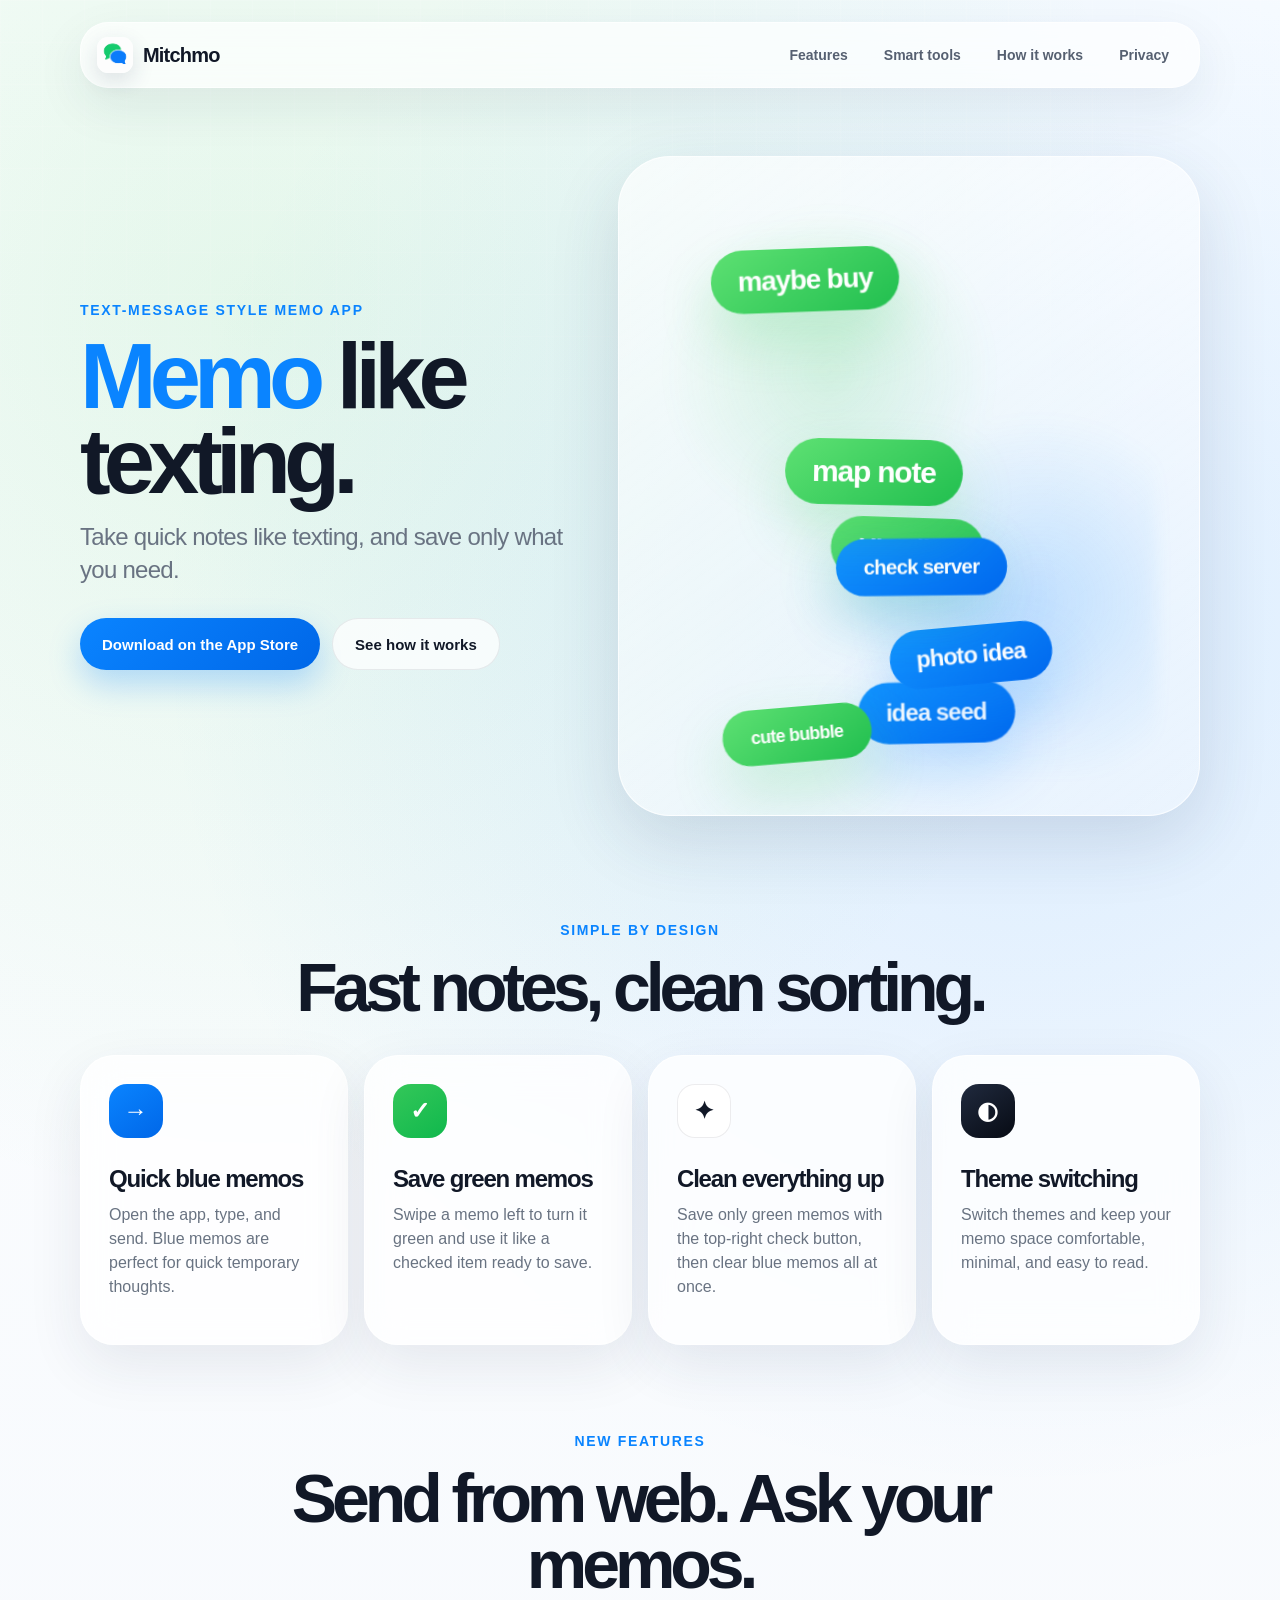
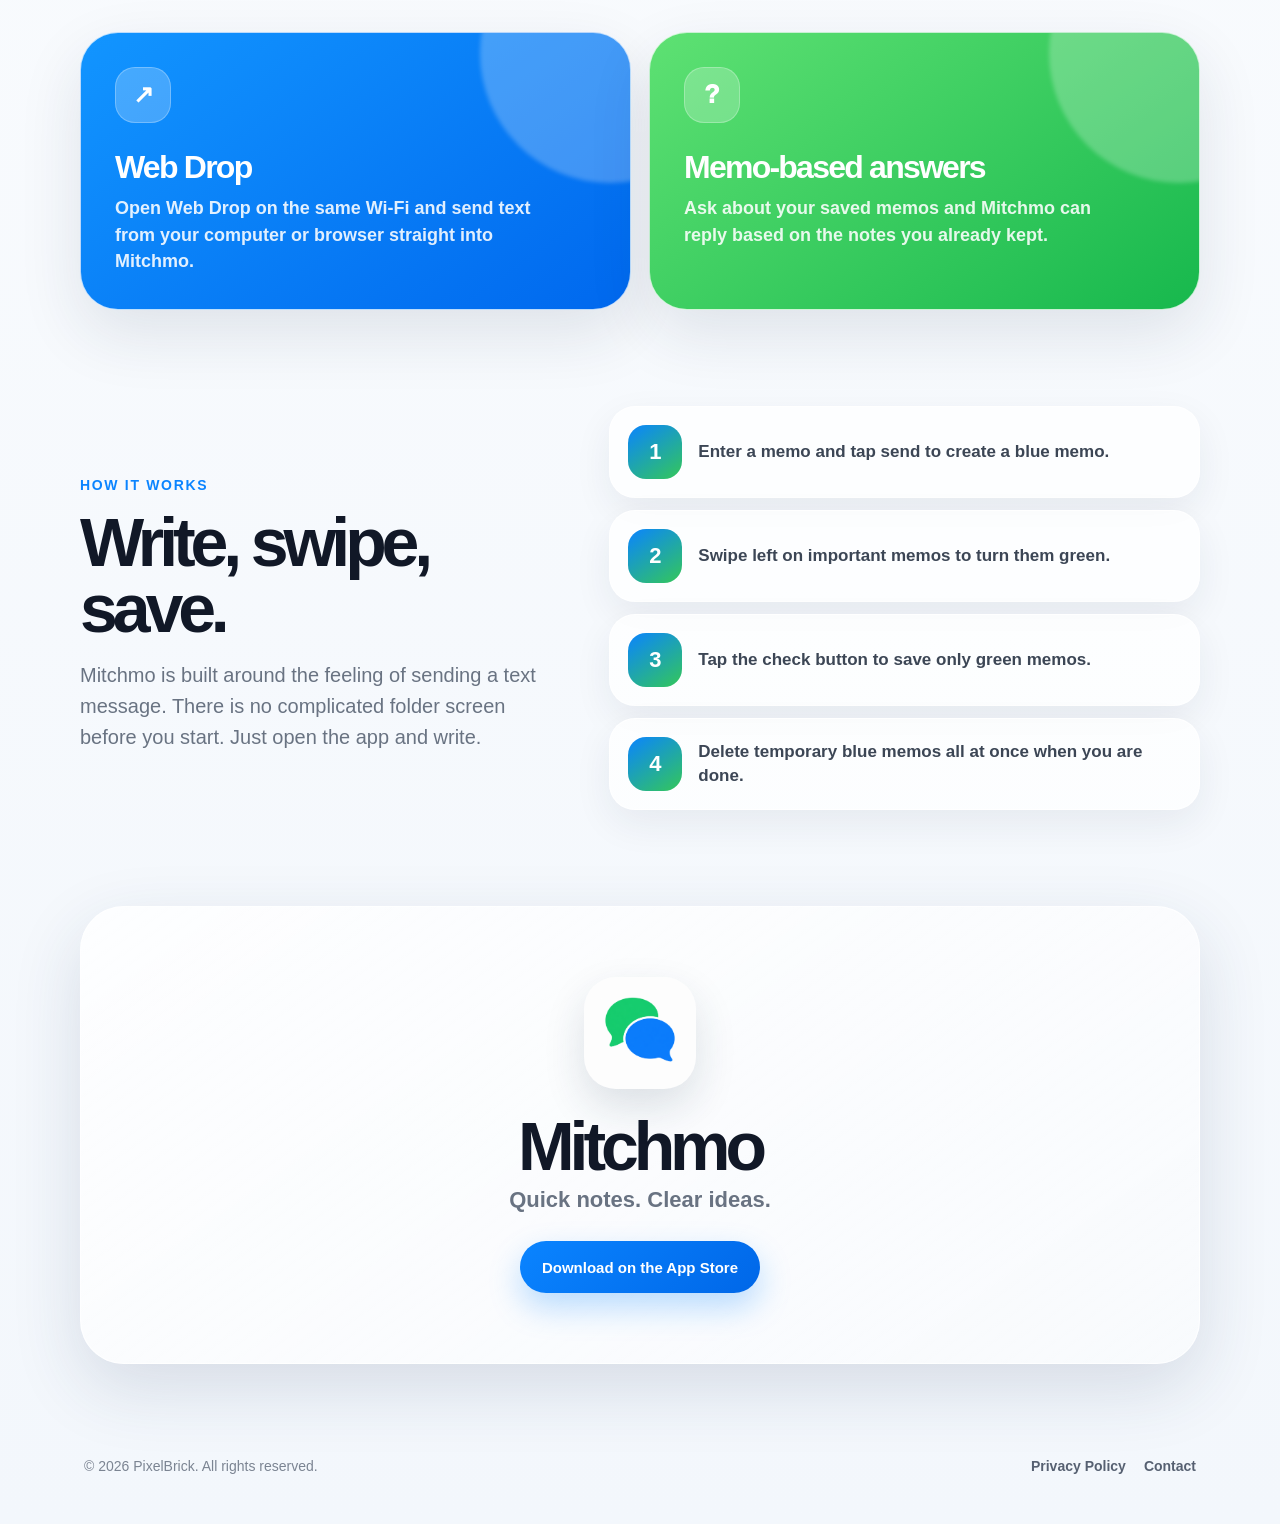
==== commit 6bc0c2c0: "Add files via upload" ====
--- a/index.html
+++ b/index.html
@@ -22,6 +22,7 @@
     <button class="menu-toggle" type="button" data-menu-toggle aria-label="Open menu" aria-expanded="false"><span></span><span></span><span></span></button>
     <nav data-site-nav>
       <a href="#features">Features</a>
+      <a href="#smart">Smart tools</a>
       <a href="#how">How it works</a>
       <a href="privacy.html">Privacy</a>
     </nav>
@@ -79,6 +80,25 @@
       </div>
     </section>
 
+    <section id="smart" class="section smart-section">
+      <div class="section-heading">
+        <p>New features</p>
+        <h2>Send from web. Ask your memos.</h2>
+      </div>
+      <div class="smart-grid">
+        <article class="smart-card webdrop-card">
+          <div class="smart-icon">↗</div>
+          <h3>Web Drop</h3>
+          <p>Open Web Drop on the same Wi-Fi and send text from your computer or browser straight into Mitchmo.</p>
+        </article>
+        <article class="smart-card answer-card">
+          <div class="smart-icon">?</div>
+          <h3>Memo-based answers</h3>
+          <p>Ask about your saved memos and Mitchmo can reply based on the notes you already kept.</p>
+        </article>
+      </div>
+    </section>
+
     <section id="how" class="section split-section">
       <div>
         <p class="section-label">How it works</p>
--- a/styles.css
+++ b/styles.css
@@ -574,6 +574,80 @@
   font-weight: 800;
 }
 
+
+.smart-section {
+  margin-top: 88px;
+}
+
+.smart-grid {
+  display: grid;
+  grid-template-columns: repeat(2, 1fr);
+  gap: 18px;
+}
+
+.smart-card {
+  min-height: 260px;
+  padding: 34px;
+  border-radius: 38px;
+  position: relative;
+  overflow: hidden;
+  border: 1px solid rgba(255, 255, 255, 0.72);
+  box-shadow: 0 24px 64px rgba(31, 48, 76, 0.11);
+}
+
+.smart-card::before {
+  content: "";
+  position: absolute;
+  inset: -40% -20% auto auto;
+  width: 260px;
+  height: 260px;
+  border-radius: 50%;
+  background: rgba(255,255,255,0.24);
+  filter: blur(2px);
+}
+
+.webdrop-card {
+  color: #fff;
+  background: linear-gradient(145deg, #1295FF, #0068EE);
+}
+
+.answer-card {
+  color: #fff;
+  background: linear-gradient(145deg, #5EE173, #17B84D);
+}
+
+.smart-icon {
+  width: 56px;
+  height: 56px;
+  display: grid;
+  place-items: center;
+  margin-bottom: 28px;
+  border-radius: 20px;
+  background: rgba(255,255,255,0.22);
+  color: #fff;
+  font-size: 25px;
+  font-weight: 950;
+  box-shadow: inset 0 0 0 1px rgba(255,255,255,0.26);
+}
+
+.smart-card h3 {
+  position: relative;
+  margin: 0 0 12px;
+  font-size: 32px;
+  line-height: 1;
+  letter-spacing: -0.055em;
+}
+
+.smart-card p {
+  position: relative;
+  max-width: 420px;
+  margin: 0;
+  color: rgba(255,255,255,0.88);
+  font-size: 18px;
+  line-height: 1.48;
+  font-weight: 700;
+}
+
 @media (max-width: 900px) {
   .hero,
   .split-section {
@@ -590,6 +664,10 @@
 
   .feature-grid {
     grid-template-columns: repeat(2, 1fr);
+  }
+
+  .smart-grid {
+    grid-template-columns: 1fr;
   }
 }
 
@@ -678,6 +756,20 @@
     grid-template-columns: 1fr;
   }
 
+  .smart-card {
+    min-height: 230px;
+    padding: 28px;
+    border-radius: 32px;
+  }
+
+  .smart-card h3 {
+    font-size: 28px;
+  }
+
+  .smart-card p {
+    font-size: 16px;
+  }
+
   .site-footer {
     flex-direction: column;
   }
